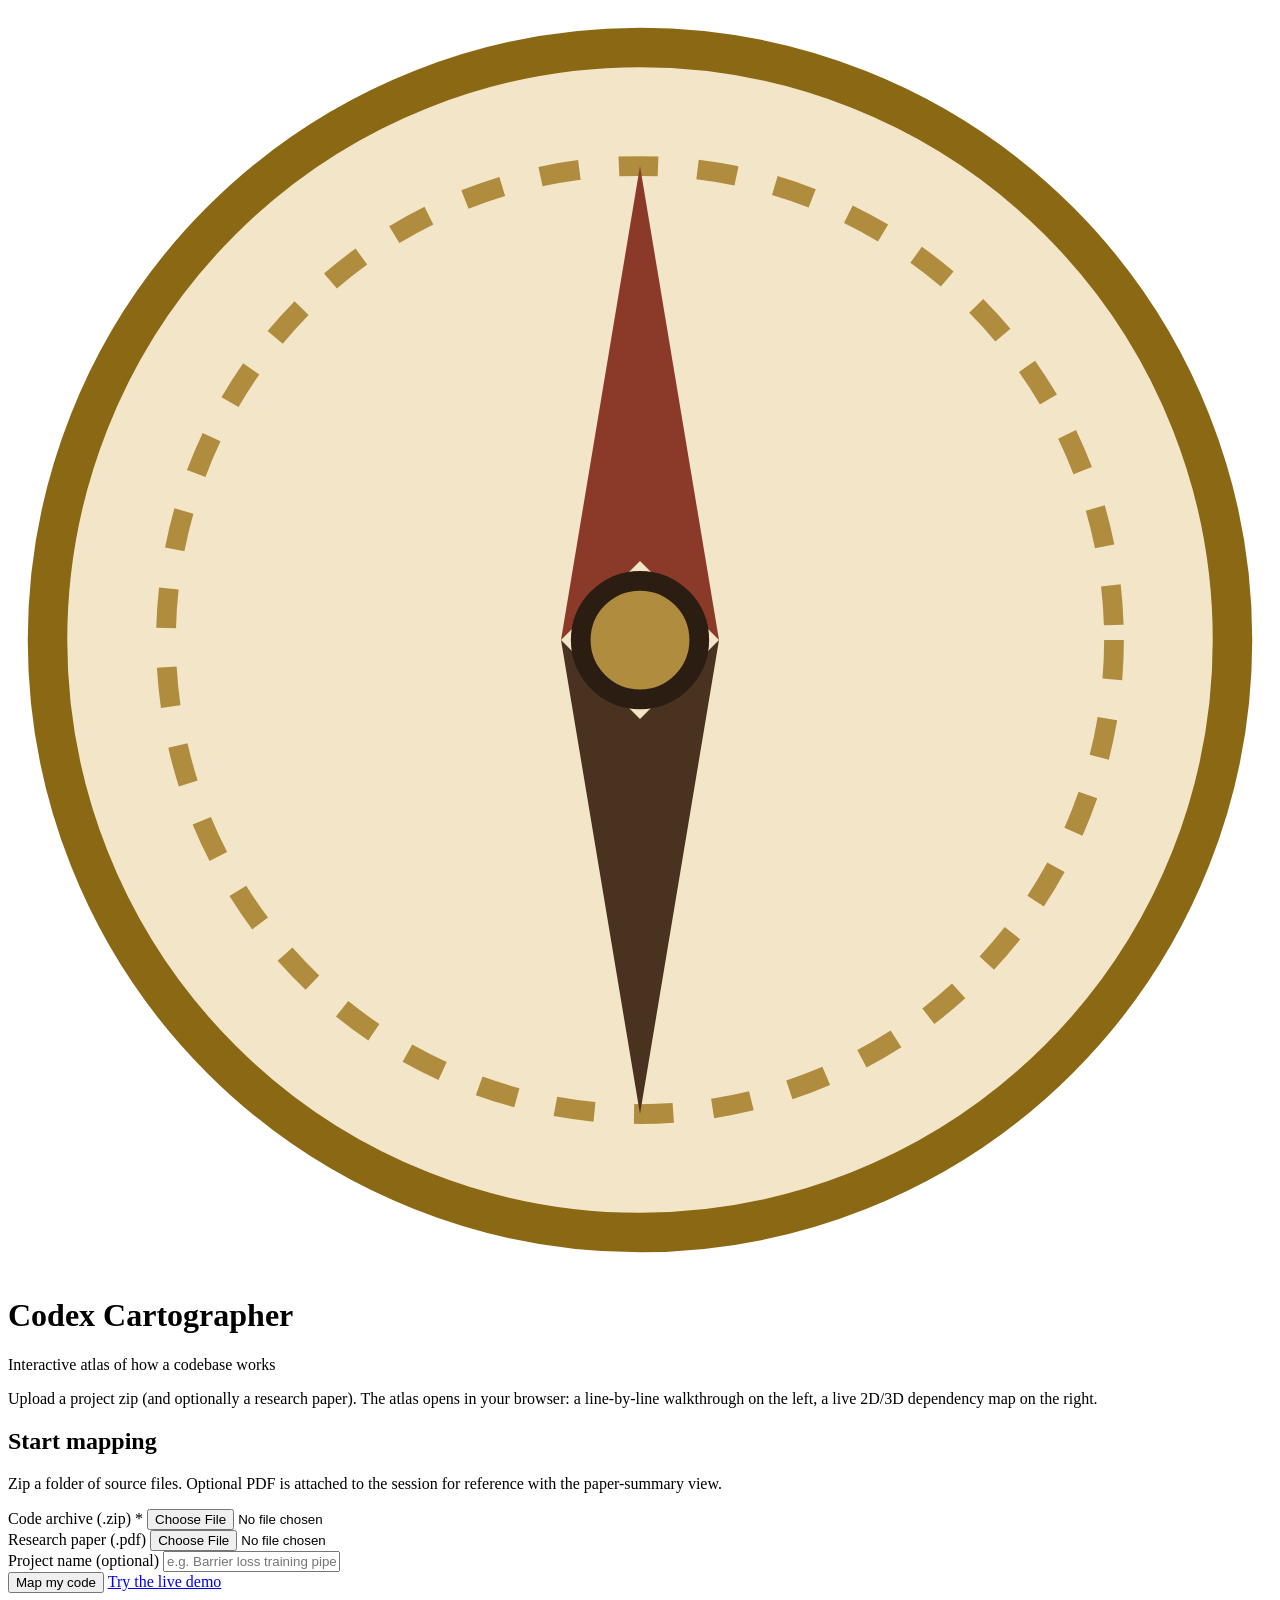
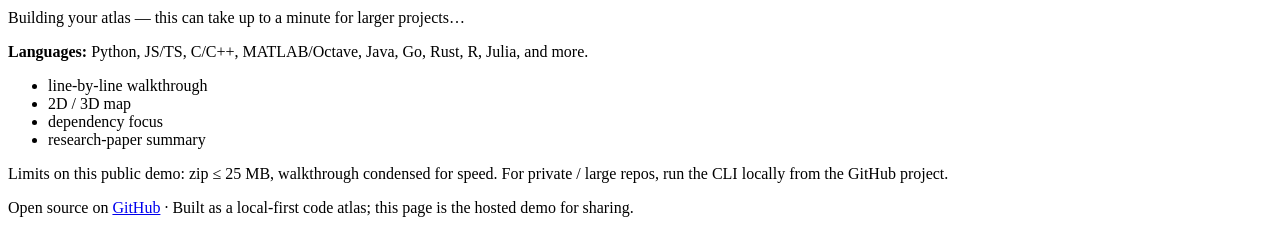
==== webapp/static/index.html @ 2597baad "Add public web demo with code/paper upload for CV sharing. FastAPI landing page, Docker/Render deplo" ====
<!DOCTYPE html>
<html lang="en">
<head>
  <meta charset="UTF-8" />
  <meta name="viewport" content="width=device-width, initial-scale=1" />
  <title>Codex Cartographer — Interactive Code Atlas</title>
  <meta name="description" content="Upload a codebase and explore how it works as an interactive 2D/3D atlas with a line-by-line walkthrough." />
  <link rel="preconnect" href="https://fonts.googleapis.com" />
  <link rel="preconnect" href="https://fonts.gstatic.com" crossorigin />
  <link href="https://fonts.googleapis.com/css2?family=Cormorant+Garamond:wght@500;600&family=Courier+Prime&family=EB+Garamond:ital,wght@0,450;0,600;1,450&display=swap" rel="stylesheet" />
  <link rel="stylesheet" href="/static/landing.css" />
</head>
<body>
  <div class="wrap">
    <header class="brand-row">
      <svg class="compass" viewBox="0 0 64 64" aria-hidden="true">
        <circle cx="32" cy="32" r="30" fill="#f3e6c8" stroke="#8B6914" stroke-width="2"/>
        <circle cx="32" cy="32" r="24" fill="none" stroke="#b08d3e" stroke-width="1" stroke-dasharray="2 2"/>
        <polygon points="32,8 36,32 32,28 28,32" fill="#8B3A2A"/>
        <polygon points="32,56 28,32 32,36 36,32" fill="#4a3220"/>
        <circle cx="32" cy="32" r="3" fill="#b08d3e" stroke="#2b1d12"/>
      </svg>
      <div>
        <h1>Codex Cartographer</h1>
        <p class="tag">Interactive atlas of how a codebase works</p>
      </div>
    </header>

    <p class="lede">
      Upload a project zip (and optionally a research paper). The atlas opens in your browser:
      a line-by-line walkthrough on the left, a live 2D/3D dependency map on the right.
    </p>

    <section class="panel" aria-label="Upload and map">
      <h2>Start mapping</h2>
      <p class="hint">Zip a folder of source files. Optional PDF is attached to the session for reference with the paper-summary view.</p>

      <form id="map-form" action="/api/map" method="post" enctype="multipart/form-data">
        <div class="grid">
          <div class="field-block">
            <label class="field" for="code_zip">Code archive (.zip) *</label>
            <input id="code_zip" name="code_zip" type="file" accept=".zip,application/zip" required />
          </div>
          <div class="field-block">
            <label class="field" for="paper_pdf">Research paper (.pdf)</label>
            <input id="paper_pdf" name="paper_pdf" type="file" accept=".pdf,application/pdf" />
          </div>
        </div>
        <div class="field-block">
          <label class="field" for="project_name">Project name (optional)</label>
          <input id="project_name" name="project_name" type="text" maxlength="120" placeholder="e.g. Barrier loss training pipeline" />
        </div>
        <div class="actions">
          <button type="submit" id="btn-map">Map my code</button>
          <a class="btn secondary" href="/api/demo" id="btn-demo">Try the live demo</a>
        </div>
        <p class="status" id="status">Building your atlas — this can take up to a minute for larger projects…</p>
      </form>
    </section>

    <div class="meta">
      <p><strong>Languages:</strong> Python, JS/TS, C/C++, MATLAB/Octave, Java, Go, Rust, R, Julia, and more.</p>
      <ul class="langs">
        <li>line-by-line walkthrough</li>
        <li>2D / 3D map</li>
        <li>dependency focus</li>
        <li>research-paper summary</li>
      </ul>
      <p style="margin-top:0.9rem">Limits on this public demo: zip ≤ 25&nbsp;MB, walkthrough condensed for speed. For private / large repos, run the CLI locally from the GitHub project.</p>
    </div>

    <footer class="footer">
      Open source on
      <a href="https://github.com/avanish-singh/codex-cartographer" target="_blank" rel="noopener">GitHub</a>
      · Built as a local-first code atlas; this page is the hosted demo for sharing.
    </footer>
  </div>
  <script>
    const form = document.getElementById("map-form");
    const status = document.getElementById("status");
    const mapBtn = document.getElementById("btn-map");
    const demoBtn = document.getElementById("btn-demo");
    function busy(on) {
      status.classList.toggle("on", on);
      mapBtn.disabled = on;
      if (demoBtn) demoBtn.style.pointerEvents = on ? "none" : "";
    }
    form.addEventListener("submit", () => busy(true));
    demoBtn.addEventListener("click", () => busy(true));
  </script>
</body>
</html>
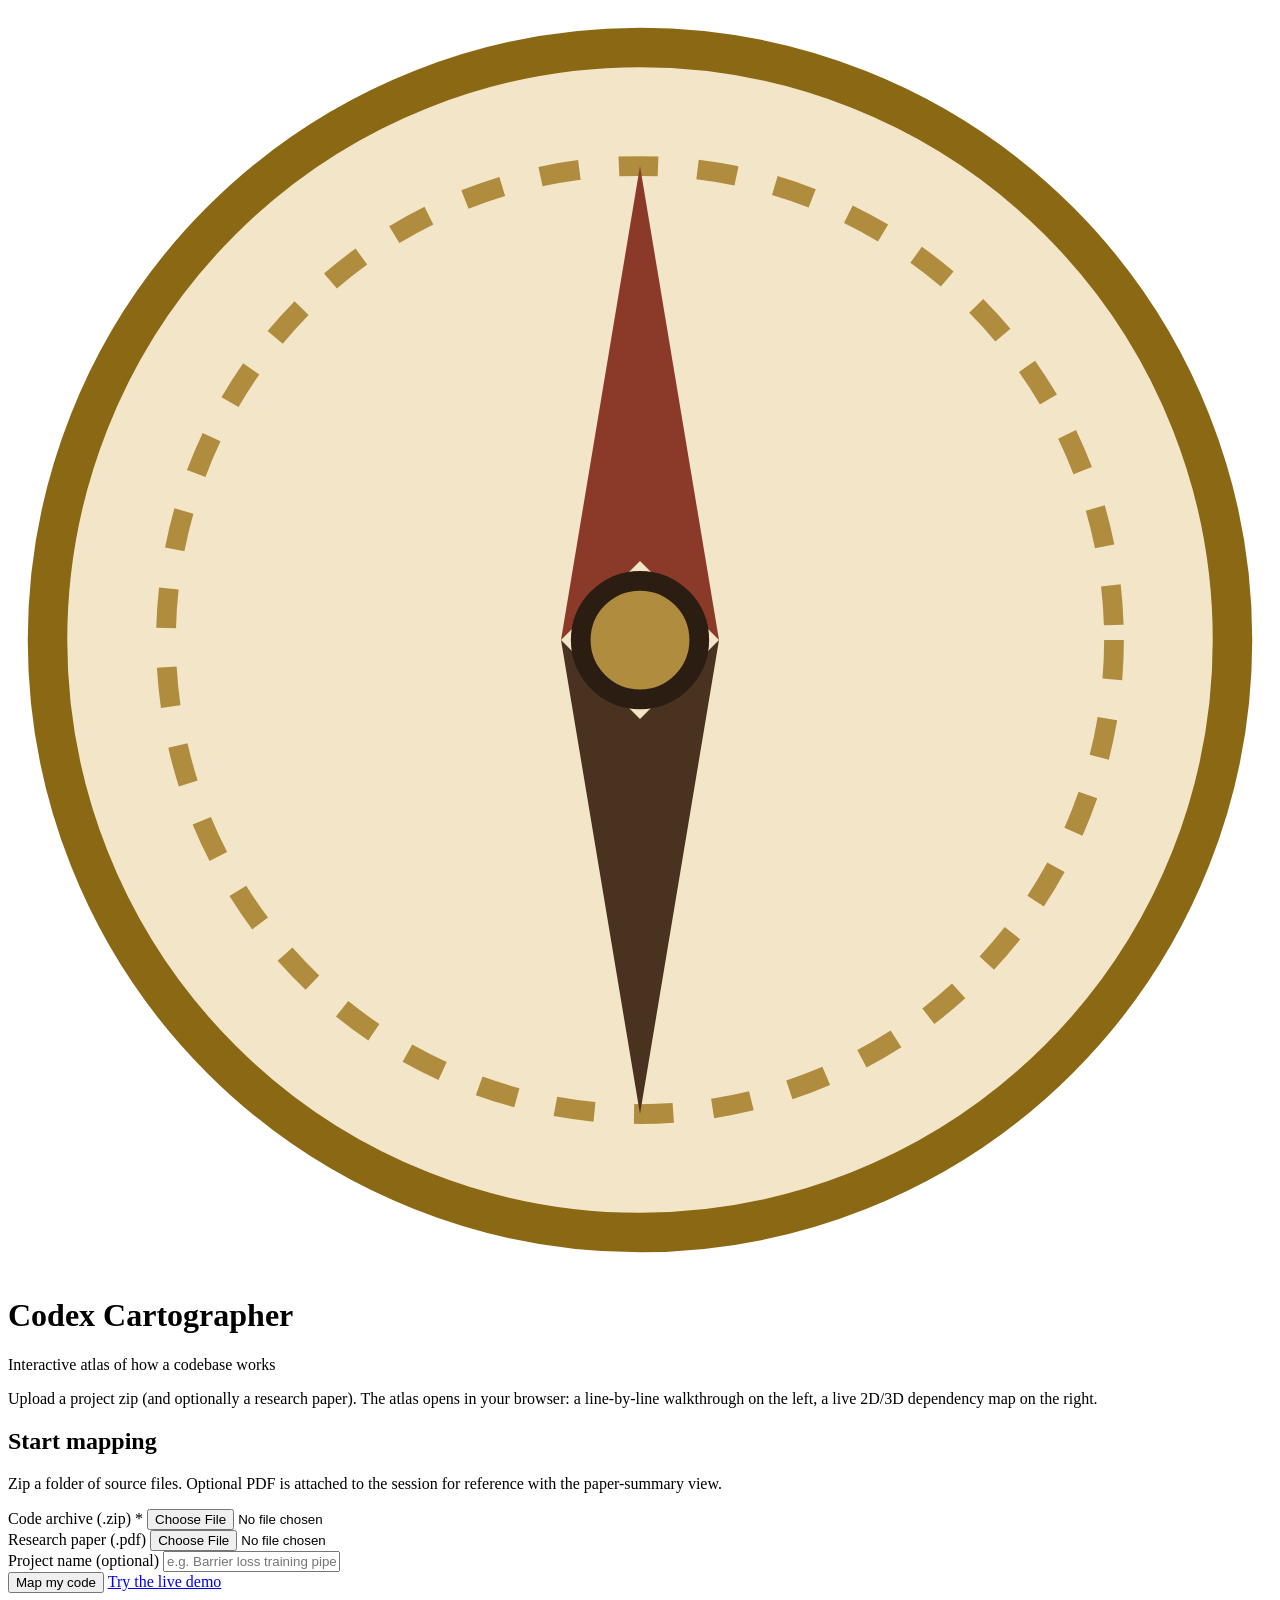
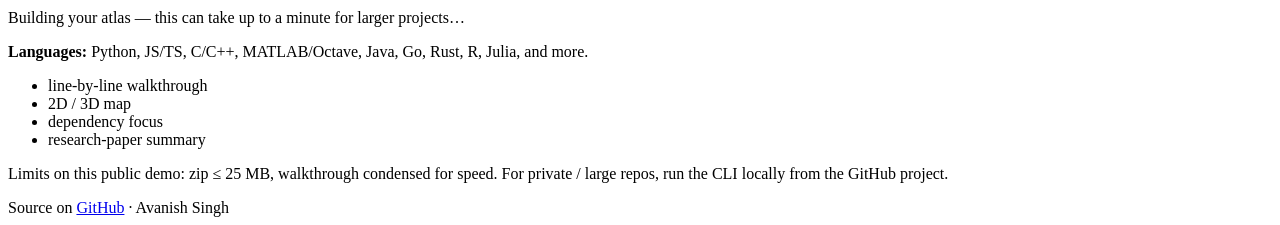
==== commit e2cbb476: "Revise README for a cleaner project overview. Improve documentation structure and remove informal de" ====
--- a/webapp/static/index.html
+++ b/webapp/static/index.html
@@ -70,9 +70,9 @@
     </div>
 
     <footer class="footer">
-      Open source on
+      Source on
       <a href="https://github.com/avanish-singh/codex-cartographer" target="_blank" rel="noopener">GitHub</a>
-      · Built as a local-first code atlas; this page is the hosted demo for sharing.
+      · Avanish Singh
     </footer>
   </div>
   <script>
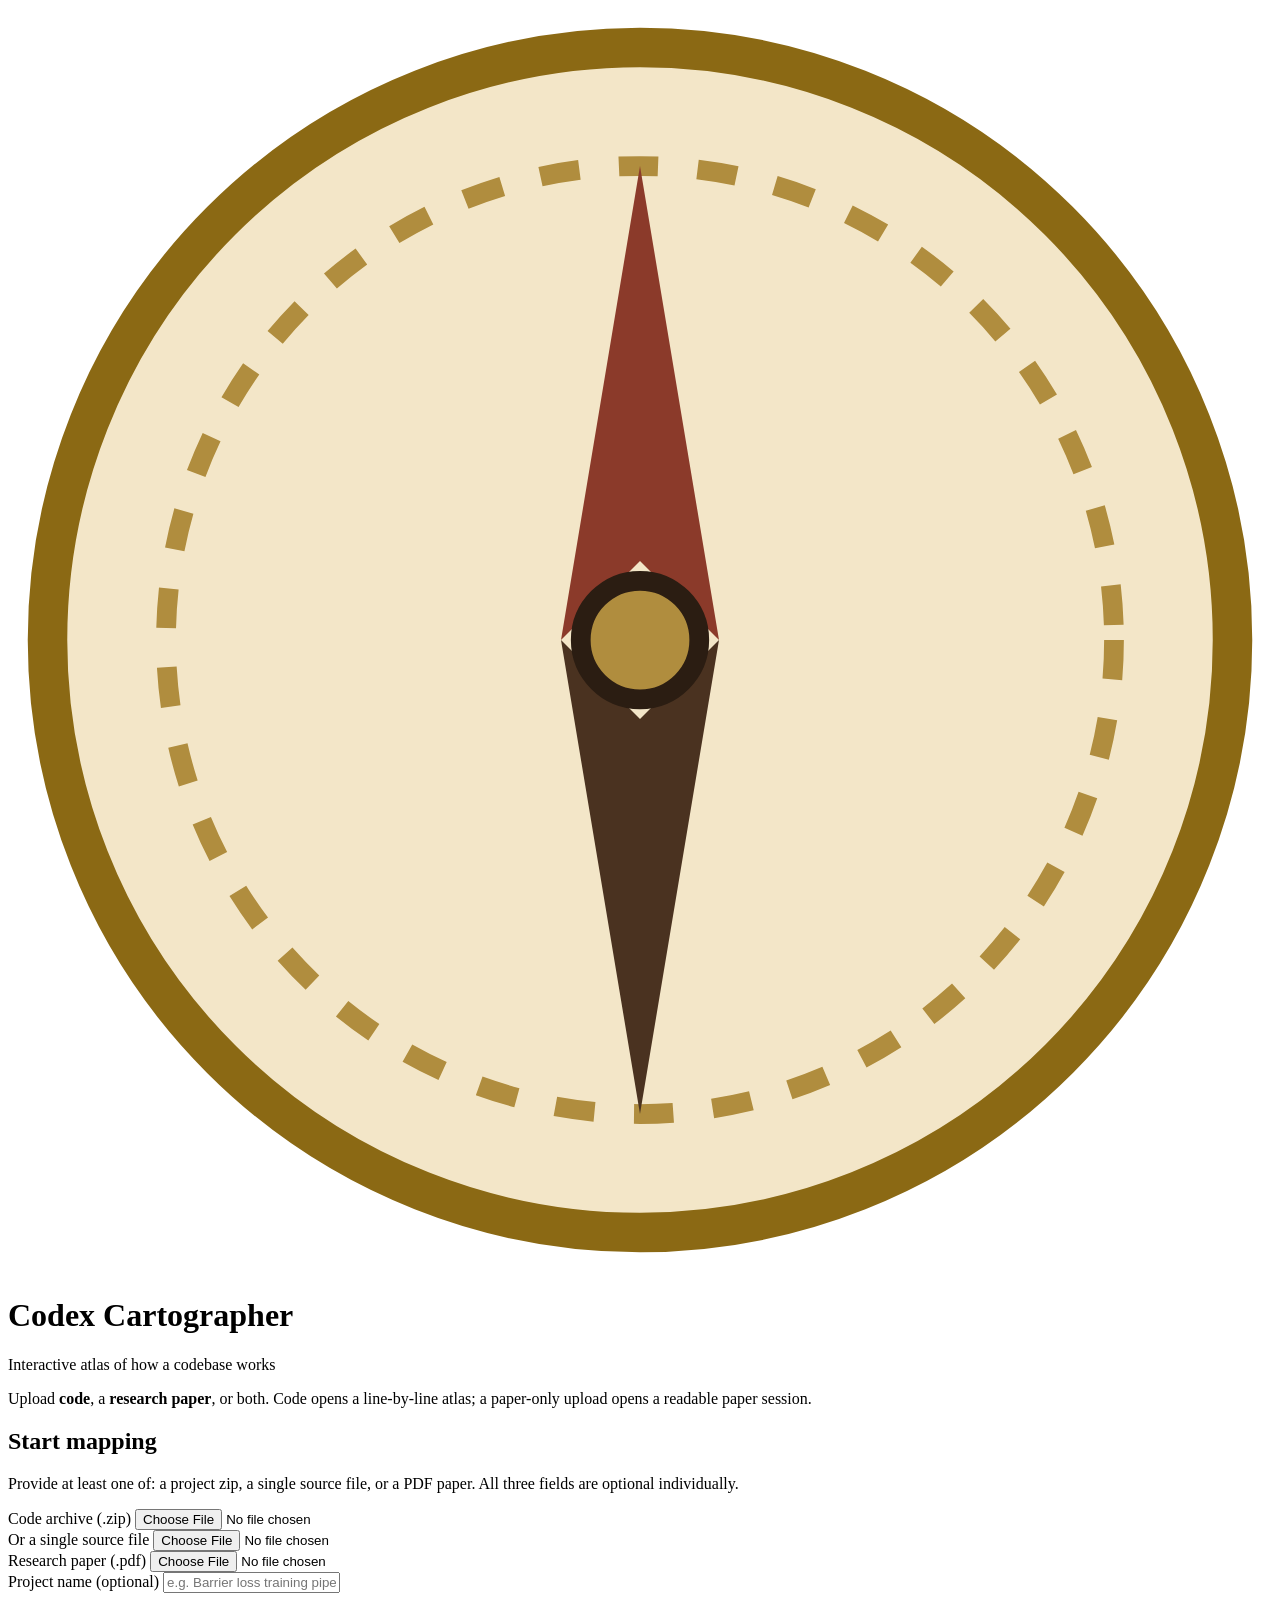
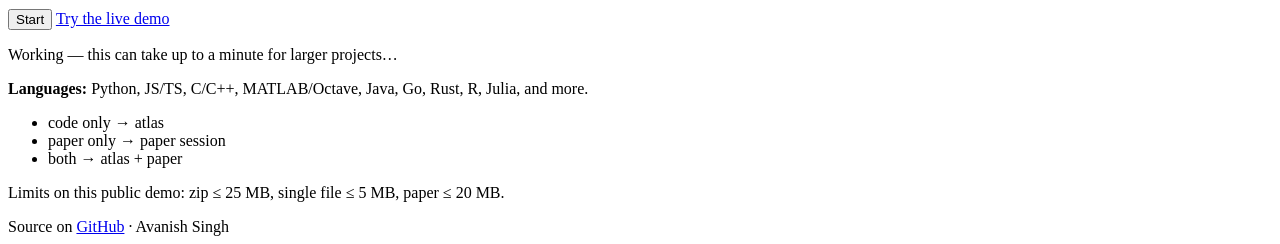
==== commit 886bec3c: "Support code-only or paper-only uploads in the web demo. Allow a zip, a single source file, a PDF, o" ====
--- a/webapp/static/index.html
+++ b/webapp/static/index.html
@@ -4,7 +4,7 @@
   <meta charset="UTF-8" />
   <meta name="viewport" content="width=device-width, initial-scale=1" />
   <title>Codex Cartographer — Interactive Code Atlas</title>
-  <meta name="description" content="Upload a codebase and explore how it works as an interactive 2D/3D atlas with a line-by-line walkthrough." />
+  <meta name="description" content="Upload a codebase and/or a research paper and explore how the code works as an interactive 2D/3D atlas." />
   <link rel="preconnect" href="https://fonts.googleapis.com" />
   <link rel="preconnect" href="https://fonts.gstatic.com" crossorigin />
   <link href="https://fonts.googleapis.com/css2?family=Cormorant+Garamond:wght@500;600&family=Courier+Prime&family=EB+Garamond:ital,wght@0,450;0,600;1,450&display=swap" rel="stylesheet" />
@@ -27,46 +27,50 @@
     </header>
 
     <p class="lede">
-      Upload a project zip (and optionally a research paper). The atlas opens in your browser:
-      a line-by-line walkthrough on the left, a live 2D/3D dependency map on the right.
+      Upload <strong>code</strong>, a <strong>research paper</strong>, or both.
+      Code opens a line-by-line atlas; a paper-only upload opens a readable paper session.
     </p>
 
     <section class="panel" aria-label="Upload and map">
       <h2>Start mapping</h2>
-      <p class="hint">Zip a folder of source files. Optional PDF is attached to the session for reference with the paper-summary view.</p>
+      <p class="hint">Provide at least one of: a project zip, a single source file, or a PDF paper. All three fields are optional individually.</p>
 
       <form id="map-form" action="/api/map" method="post" enctype="multipart/form-data">
         <div class="grid">
           <div class="field-block">
-            <label class="field" for="code_zip">Code archive (.zip) *</label>
-            <input id="code_zip" name="code_zip" type="file" accept=".zip,application/zip" required />
+            <label class="field" for="code_zip">Code archive (.zip)</label>
+            <input id="code_zip" name="code_zip" type="file" accept=".zip,application/zip" />
           </div>
           <div class="field-block">
-            <label class="field" for="paper_pdf">Research paper (.pdf)</label>
-            <input id="paper_pdf" name="paper_pdf" type="file" accept=".pdf,application/pdf" />
+            <label class="field" for="code_file">Or a single source file</label>
+            <input id="code_file" name="code_file" type="file" accept=".py,.js,.mjs,.cjs,.jsx,.ts,.tsx,.c,.h,.cpp,.cc,.cxx,.hpp,.hh,.java,.go,.rs,.m,.jl,.r,.R,.rb,.php,.cs,.kt,.kts,.swift,.zip" />
           </div>
+        </div>
+        <div class="field-block">
+          <label class="field" for="paper_pdf">Research paper (.pdf)</label>
+          <input id="paper_pdf" name="paper_pdf" type="file" accept=".pdf,application/pdf" />
         </div>
         <div class="field-block">
           <label class="field" for="project_name">Project name (optional)</label>
           <input id="project_name" name="project_name" type="text" maxlength="120" placeholder="e.g. Barrier loss training pipeline" />
         </div>
+        <p id="form-error" class="status" style="color:#8b3a2a"></p>
         <div class="actions">
-          <button type="submit" id="btn-map">Map my code</button>
+          <button type="submit" id="btn-map">Start</button>
           <a class="btn secondary" href="/api/demo" id="btn-demo">Try the live demo</a>
         </div>
-        <p class="status" id="status">Building your atlas — this can take up to a minute for larger projects…</p>
+        <p class="status" id="status">Working — this can take up to a minute for larger projects…</p>
       </form>
     </section>
 
     <div class="meta">
       <p><strong>Languages:</strong> Python, JS/TS, C/C++, MATLAB/Octave, Java, Go, Rust, R, Julia, and more.</p>
       <ul class="langs">
-        <li>line-by-line walkthrough</li>
-        <li>2D / 3D map</li>
-        <li>dependency focus</li>
-        <li>research-paper summary</li>
+        <li>code only → atlas</li>
+        <li>paper only → paper session</li>
+        <li>both → atlas + paper</li>
       </ul>
-      <p style="margin-top:0.9rem">Limits on this public demo: zip ≤ 25&nbsp;MB, walkthrough condensed for speed. For private / large repos, run the CLI locally from the GitHub project.</p>
+      <p style="margin-top:0.9rem">Limits on this public demo: zip ≤ 25&nbsp;MB, single file ≤ 5&nbsp;MB, paper ≤ 20&nbsp;MB.</p>
     </div>
 
     <footer class="footer">
@@ -78,14 +82,32 @@
   <script>
     const form = document.getElementById("map-form");
     const status = document.getElementById("status");
+    const formError = document.getElementById("form-error");
     const mapBtn = document.getElementById("btn-map");
     const demoBtn = document.getElementById("btn-demo");
+    const zipInput = document.getElementById("code_zip");
+    const fileInput = document.getElementById("code_file");
+    const paperInput = document.getElementById("paper_pdf");
+
     function busy(on) {
       status.classList.toggle("on", on);
       mapBtn.disabled = on;
       if (demoBtn) demoBtn.style.pointerEvents = on ? "none" : "";
     }
-    form.addEventListener("submit", () => busy(true));
+
+    form.addEventListener("submit", (ev) => {
+      formError.textContent = "";
+      const hasZip = zipInput.files && zipInput.files.length > 0;
+      const hasFile = fileInput.files && fileInput.files.length > 0;
+      const hasPaper = paperInput.files && paperInput.files.length > 0;
+      if (!hasZip && !hasFile && !hasPaper) {
+        ev.preventDefault();
+        formError.textContent = "Choose a code zip, a source file, a research paper, or any combination.";
+        formError.classList.add("on");
+        return;
+      }
+      busy(true);
+    });
     demoBtn.addEventListener("click", () => busy(true));
   </script>
 </body>
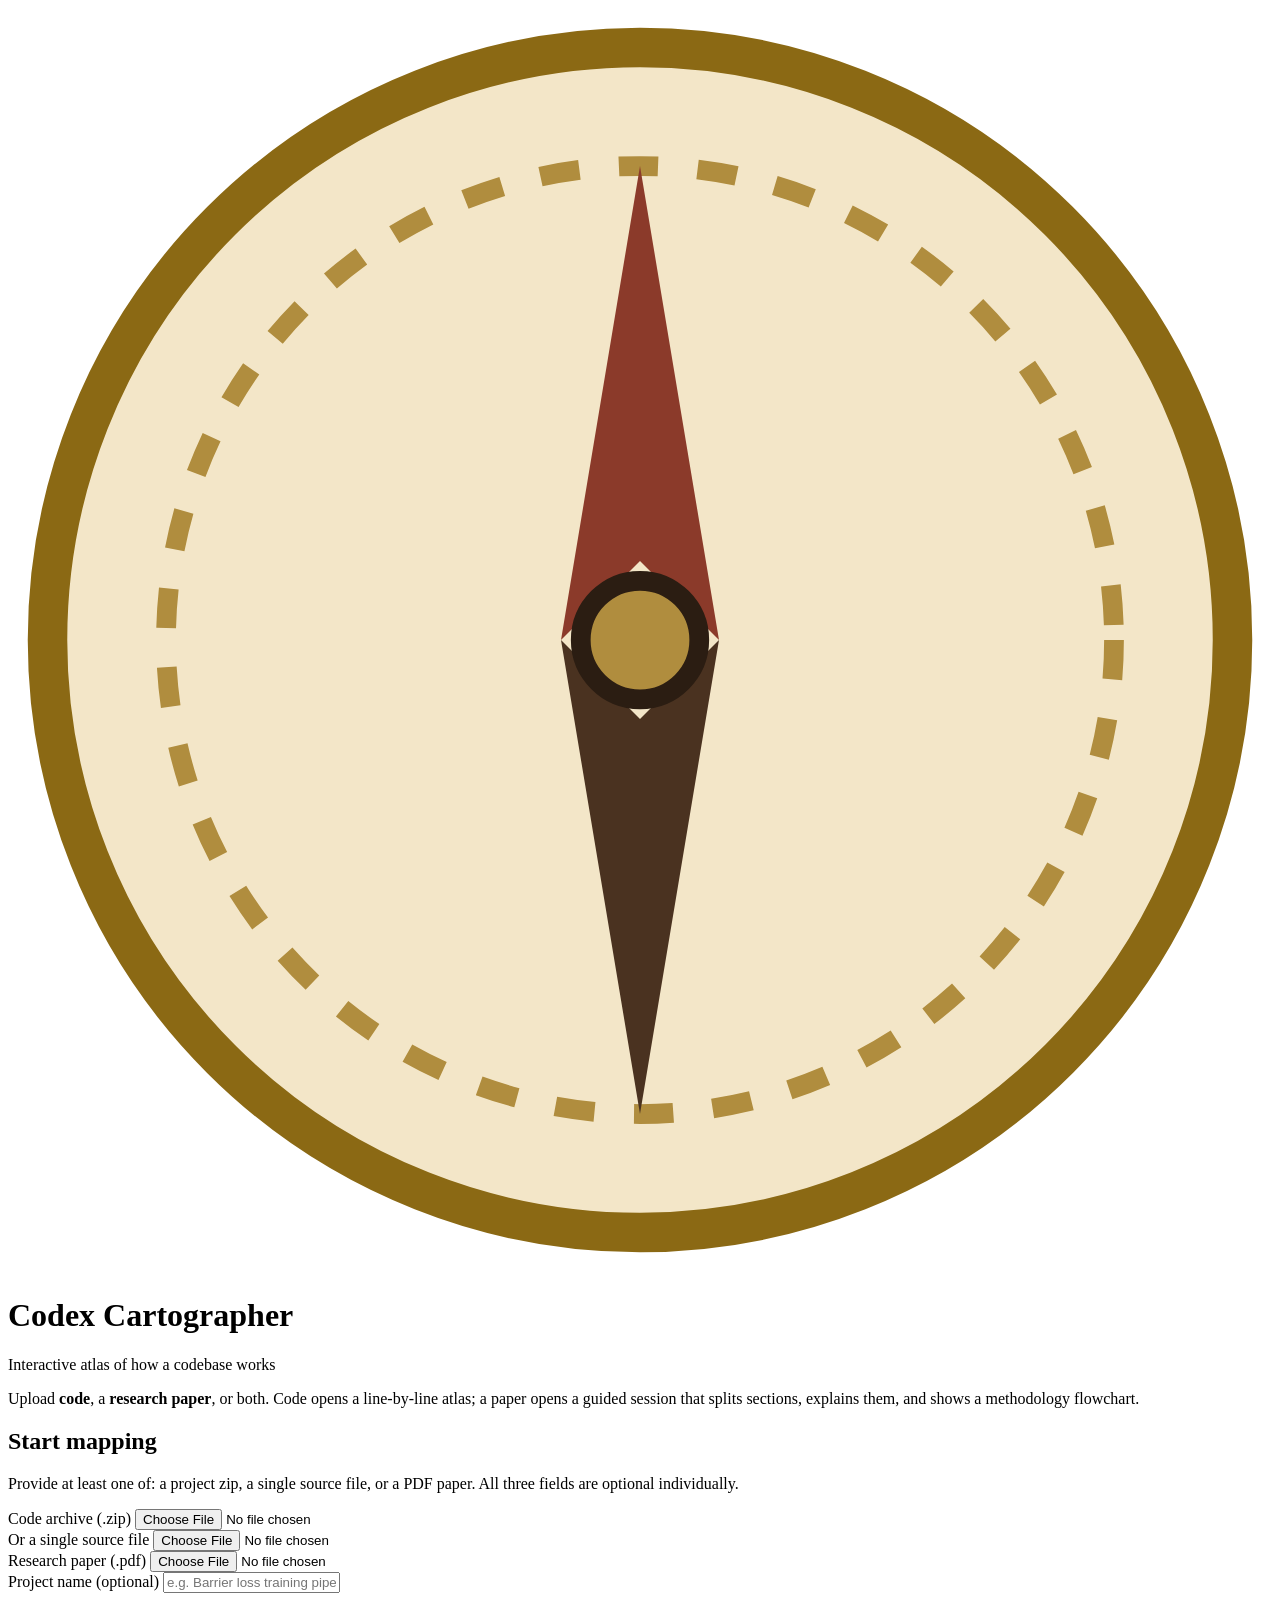
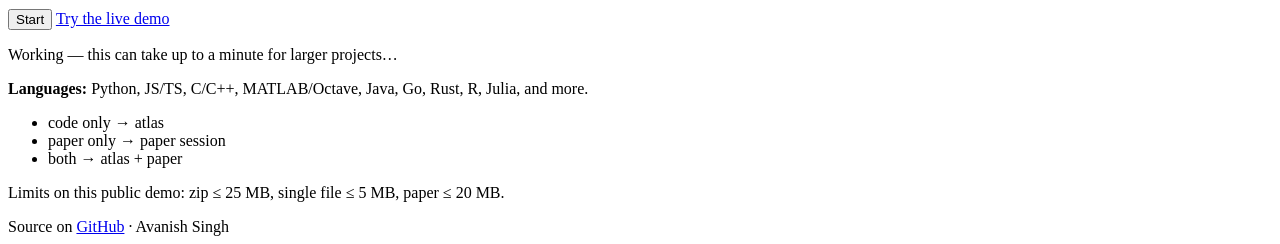
==== commit bf5d45d7: "Add guided research-paper analysis with methodology flowchart. Split uploaded PDFs into sections, ex" ====
--- a/webapp/static/index.html
+++ b/webapp/static/index.html
@@ -28,7 +28,8 @@
 
     <p class="lede">
       Upload <strong>code</strong>, a <strong>research paper</strong>, or both.
-      Code opens a line-by-line atlas; a paper-only upload opens a readable paper session.
+      Code opens a line-by-line atlas; a paper opens a guided session that splits sections,
+      explains them, and shows a methodology flowchart.
     </p>
 
     <section class="panel" aria-label="Upload and map">
